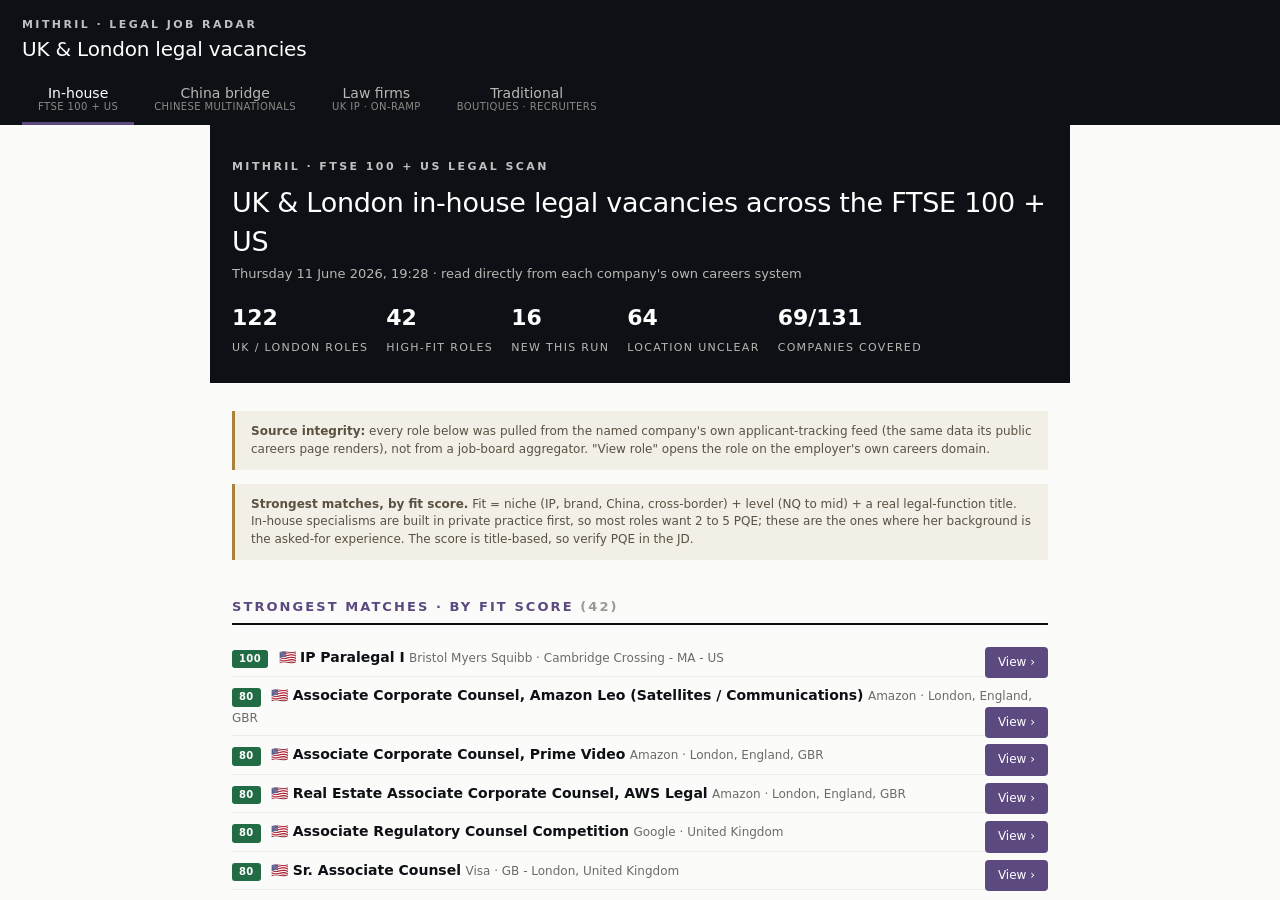
==== index.html @ 613b0541 "dashboard 2026-06-11" ====
<!doctype html>
<html lang="en">
<head>
<meta charset="utf-8">
<meta name="viewport" content="width=device-width, initial-scale=1">
<title>Legal Job Radar</title>
<style>
  :root { --ink:#0D1014; --silver:#C0C0C0; --accent:#5B4980; --line:#2A2D33; }
  * { box-sizing:border-box; }
  html, body { margin:0; height:100%; font-family:-apple-system,'Inter',system-ui,sans-serif; }
  body { display:flex; flex-direction:column; background:#FbFbFa; }
  header { background:var(--ink); color:#fff; padding:18px 22px 0; flex:none; }
  .kicker { font-size:11px; letter-spacing:0.22em; text-transform:uppercase; color:var(--silver); font-weight:600; }
  h1 { font-size:20px; font-weight:500; margin:6px 0 14px; letter-spacing:-0.01em; }
  .tabs { display:flex; gap:4px; }
  .tab { background:transparent; color:#B8B8B3; border:none; border-bottom:3px solid transparent;
         font-size:14px; font-weight:500; padding:10px 16px; cursor:pointer; font-family:inherit; }
  .tab:hover { color:#fff; }
  .tab.active { color:#fff; border-bottom-color:var(--accent); }
  .tab small { display:block; font-size:10px; letter-spacing:0.04em; color:#8A8A85; font-weight:400; text-transform:uppercase; }
  iframe { flex:1; width:100%; border:none; background:#FbFbFa; }
</style>
</head>
<body>
<header>
  <div class="kicker">Mithril &middot; Legal Job Radar</div>
  <h1>UK &amp; London legal vacancies</h1>
  <div class="tabs">
    <button class="tab active" id="t-inhouse" onclick="show('inhouse')">In-house<small>FTSE 100 + US</small></button>
    <button class="tab" id="t-china" onclick="show('china')">China bridge<small>Chinese multinationals</small></button>
    <button class="tab" id="t-firms" onclick="show('firms')">Law firms<small>UK IP &middot; on-ramp</small></button>
    <button class="tab" id="t-traditional" onclick="show('traditional')">Traditional<small>boutiques &middot; recruiters</small></button>
  </div>
</header>
<iframe id="frame" src="inhouse.html" title="report"></iframe>
<script>
  var TABS = ['inhouse', 'china', 'firms', 'traditional'];
  function show(which) {
    document.getElementById('frame').src = which + '.html';
    TABS.forEach(function(t){ document.getElementById('t-' + t).classList.toggle('active', t === which); });
  }
</script>
</body>
</html>
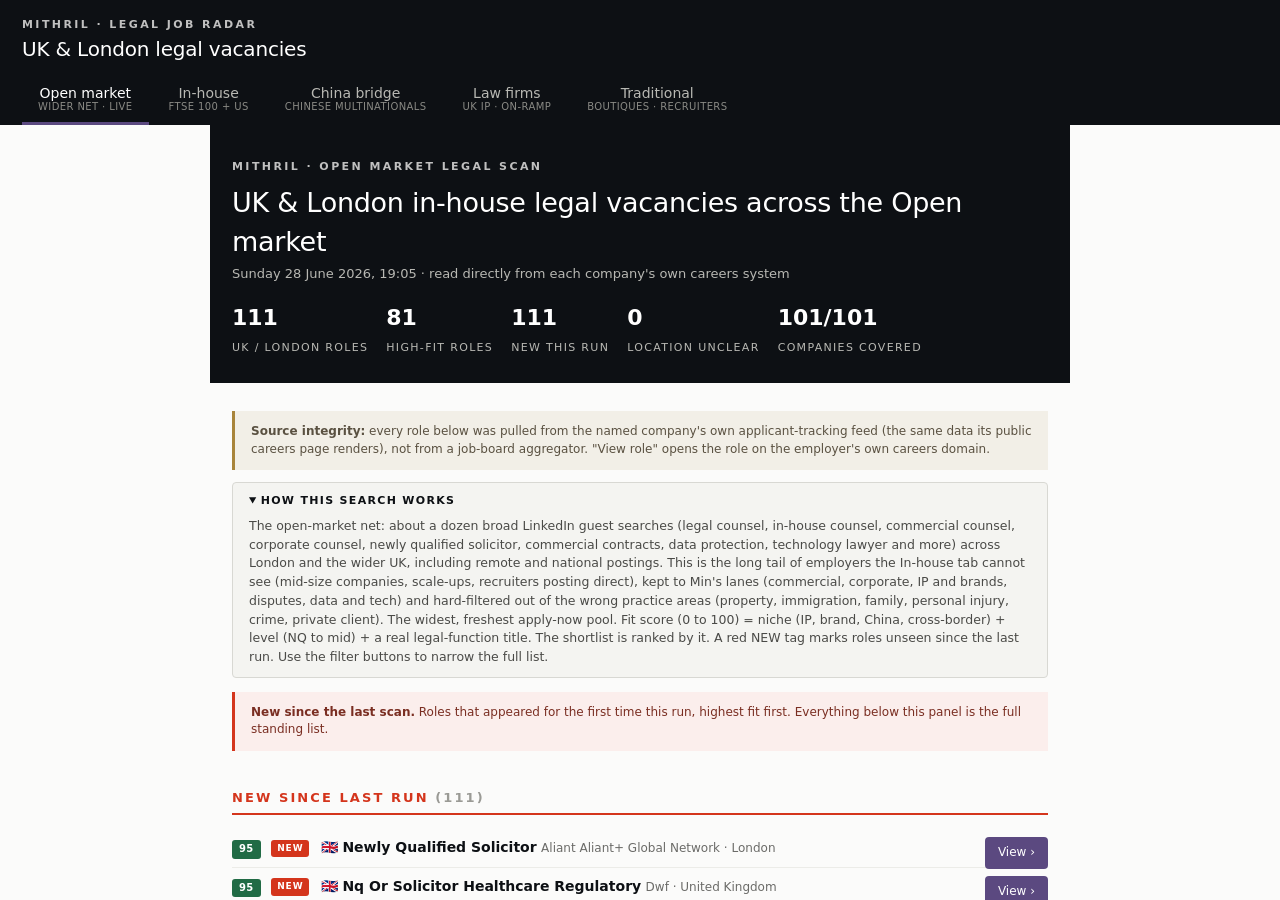
==== commit ec206e9f: "dashboard 2026-06-28" ====
--- a/index.html
+++ b/index.html
@@ -26,15 +26,16 @@
   <div class="kicker">Mithril &middot; Legal Job Radar</div>
   <h1>UK &amp; London legal vacancies</h1>
   <div class="tabs">
-    <button class="tab active" id="t-inhouse" onclick="show('inhouse')">In-house<small>FTSE 100 + US</small></button>
+    <button class="tab active" id="t-openmarket" onclick="show('openmarket')">Open market<small>wider net &middot; live</small></button>
+    <button class="tab" id="t-inhouse" onclick="show('inhouse')">In-house<small>FTSE 100 + US</small></button>
     <button class="tab" id="t-china" onclick="show('china')">China bridge<small>Chinese multinationals</small></button>
     <button class="tab" id="t-firms" onclick="show('firms')">Law firms<small>UK IP &middot; on-ramp</small></button>
     <button class="tab" id="t-traditional" onclick="show('traditional')">Traditional<small>boutiques &middot; recruiters</small></button>
   </div>
 </header>
-<iframe id="frame" src="inhouse.html" title="report"></iframe>
+<iframe id="frame" src="openmarket.html" title="report"></iframe>
 <script>
-  var TABS = ['inhouse', 'china', 'firms', 'traditional'];
+  var TABS = ['openmarket', 'inhouse', 'china', 'firms', 'traditional'];
   function show(which) {
     document.getElementById('frame').src = which + '.html';
     TABS.forEach(function(t){ document.getElementById('t-' + t).classList.toggle('active', t === which); });
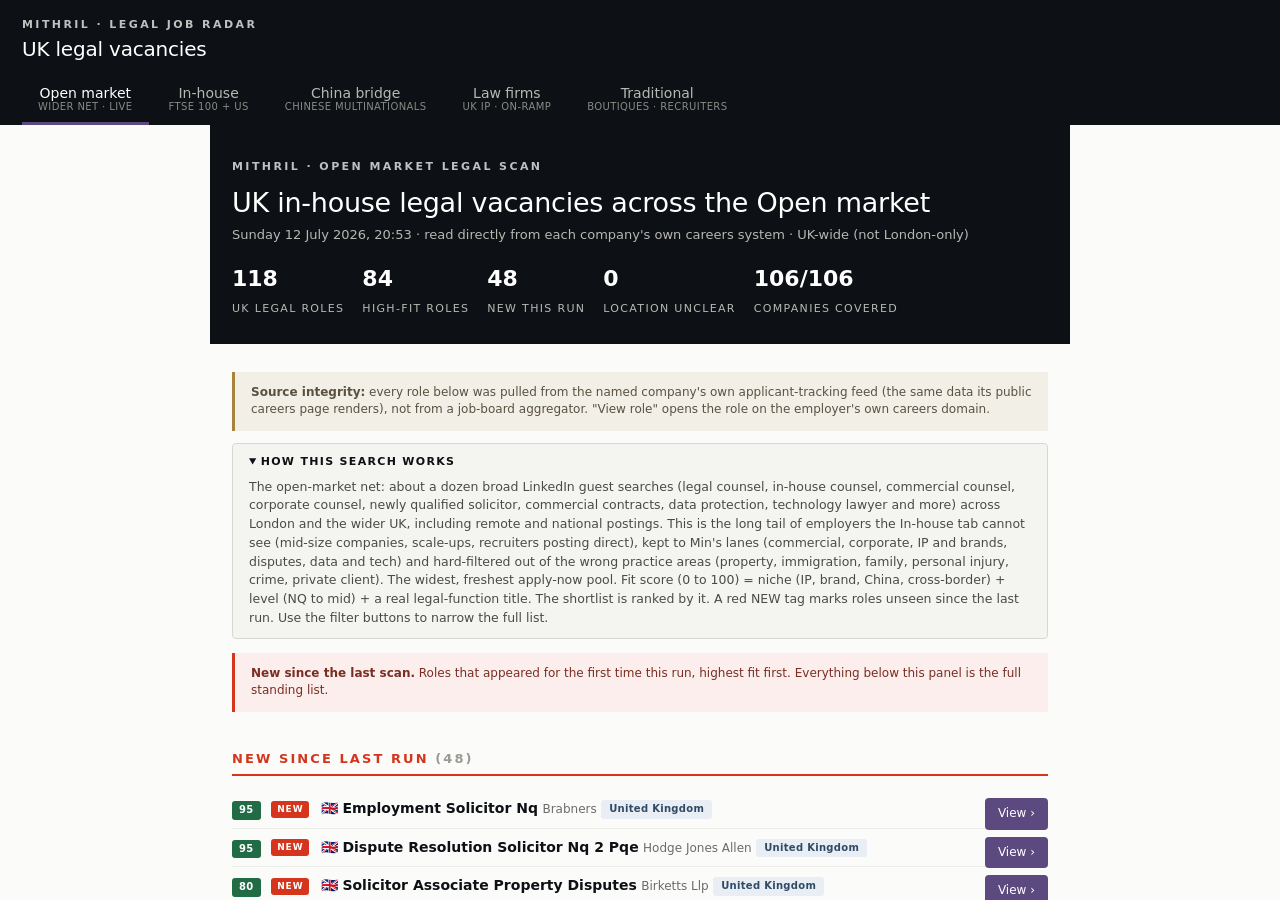
==== commit 7b0b3b1e: "dashboard 2026-07-12" ====
--- a/index.html
+++ b/index.html
@@ -24,7 +24,7 @@
 <body>
 <header>
   <div class="kicker">Mithril &middot; Legal Job Radar</div>
-  <h1>UK &amp; London legal vacancies</h1>
+  <h1>UK legal vacancies</h1>
   <div class="tabs">
     <button class="tab active" id="t-openmarket" onclick="show('openmarket')">Open market<small>wider net &middot; live</small></button>
     <button class="tab" id="t-inhouse" onclick="show('inhouse')">In-house<small>FTSE 100 + US</small></button>
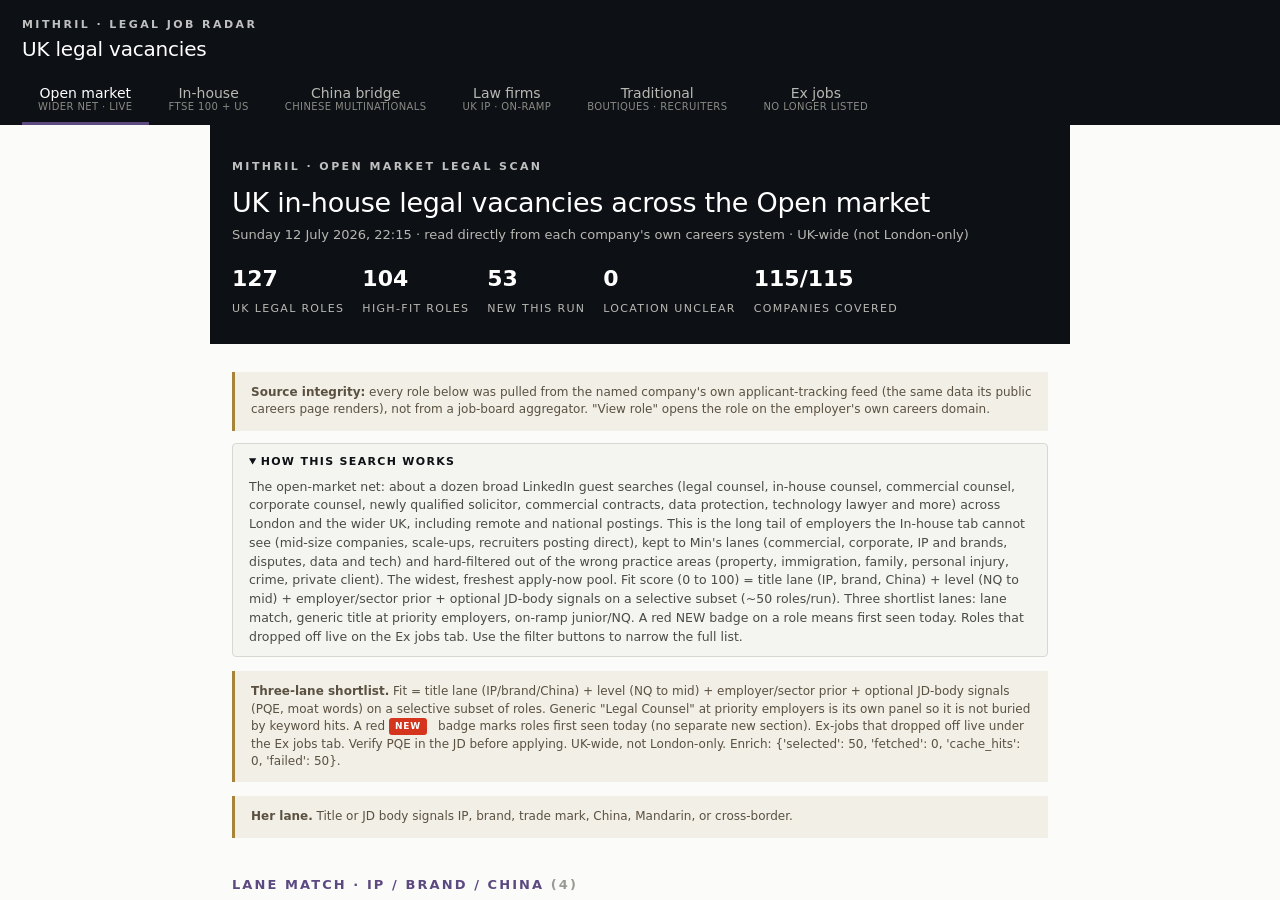
==== commit 2489c77a: "dashboard 2026-07-12" ====
--- a/index.html
+++ b/index.html
@@ -31,11 +31,12 @@
     <button class="tab" id="t-china" onclick="show('china')">China bridge<small>Chinese multinationals</small></button>
     <button class="tab" id="t-firms" onclick="show('firms')">Law firms<small>UK IP &middot; on-ramp</small></button>
     <button class="tab" id="t-traditional" onclick="show('traditional')">Traditional<small>boutiques &middot; recruiters</small></button>
+    <button class="tab" id="t-gone" onclick="show('gone')">Ex jobs<small>no longer listed</small></button>
   </div>
 </header>
 <iframe id="frame" src="openmarket.html" title="report"></iframe>
 <script>
-  var TABS = ['openmarket', 'inhouse', 'china', 'firms', 'traditional'];
+  var TABS = ['openmarket', 'inhouse', 'china', 'firms', 'traditional', 'gone'];
   function show(which) {
     document.getElementById('frame').src = which + '.html';
     TABS.forEach(function(t){ document.getElementById('t-' + t).classList.toggle('active', t === which); });
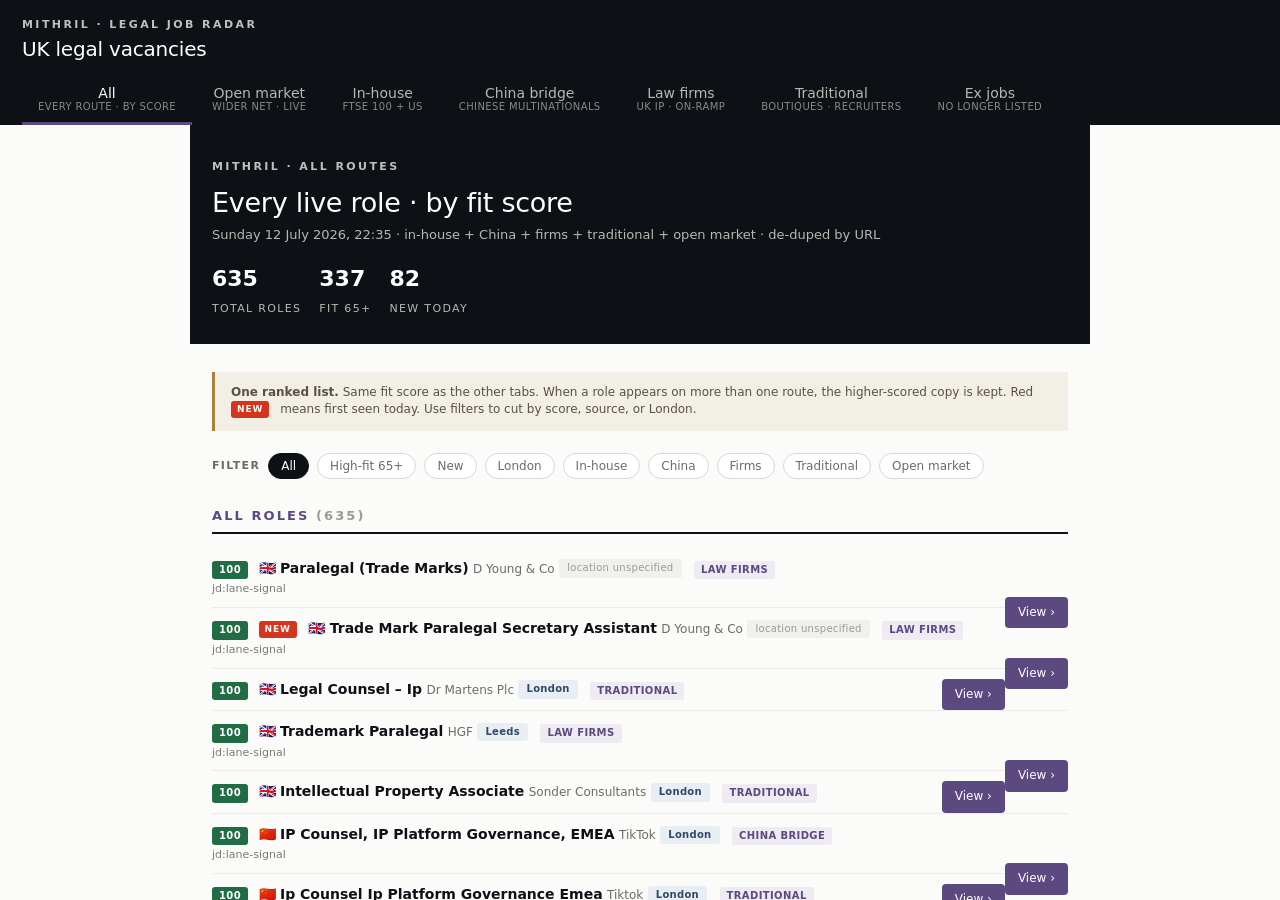
==== commit ef660d19: "dashboard 2026-07-12" ====
--- a/index.html
+++ b/index.html
@@ -26,7 +26,8 @@
   <div class="kicker">Mithril &middot; Legal Job Radar</div>
   <h1>UK legal vacancies</h1>
   <div class="tabs">
-    <button class="tab active" id="t-openmarket" onclick="show('openmarket')">Open market<small>wider net &middot; live</small></button>
+    <button class="tab active" id="t-all" onclick="show('all')">All<small>every route &middot; by score</small></button>
+    <button class="tab" id="t-openmarket" onclick="show('openmarket')">Open market<small>wider net &middot; live</small></button>
     <button class="tab" id="t-inhouse" onclick="show('inhouse')">In-house<small>FTSE 100 + US</small></button>
     <button class="tab" id="t-china" onclick="show('china')">China bridge<small>Chinese multinationals</small></button>
     <button class="tab" id="t-firms" onclick="show('firms')">Law firms<small>UK IP &middot; on-ramp</small></button>
@@ -34,9 +35,9 @@
     <button class="tab" id="t-gone" onclick="show('gone')">Ex jobs<small>no longer listed</small></button>
   </div>
 </header>
-<iframe id="frame" src="openmarket.html" title="report"></iframe>
+<iframe id="frame" src="all.html" title="report"></iframe>
 <script>
-  var TABS = ['openmarket', 'inhouse', 'china', 'firms', 'traditional', 'gone'];
+  var TABS = ['all', 'openmarket', 'inhouse', 'china', 'firms', 'traditional', 'gone'];
   function show(which) {
     document.getElementById('frame').src = which + '.html';
     TABS.forEach(function(t){ document.getElementById('t-' + t).classList.toggle('active', t === which); });
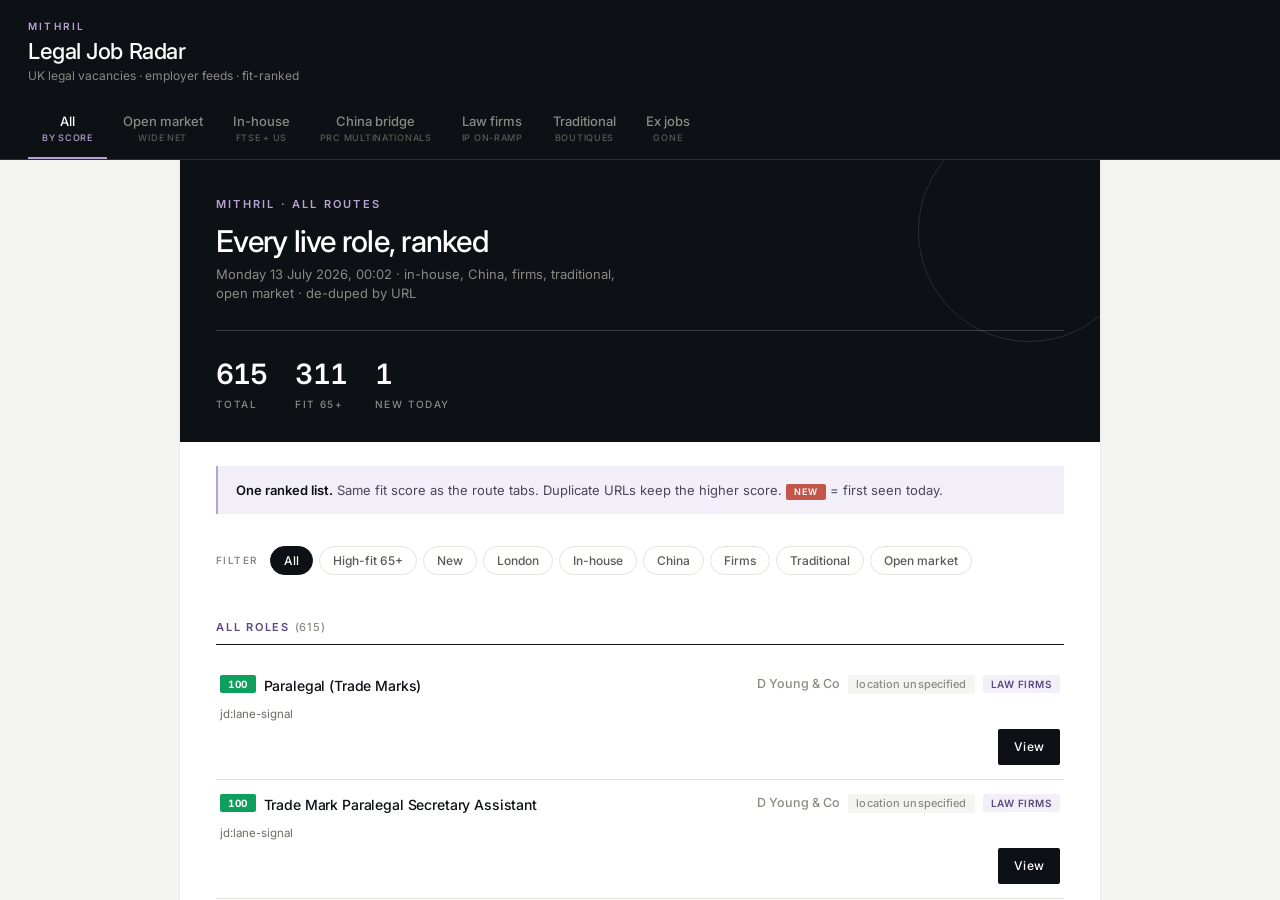
==== commit ea18800a: "dashboard 2026-07-13" ====
--- a/index.html
+++ b/index.html
@@ -3,44 +3,135 @@
 <head>
 <meta charset="utf-8">
 <meta name="viewport" content="width=device-width, initial-scale=1">
-<title>Legal Job Radar</title>
+<title>Legal Job Radar · Mithril</title>
+<link rel="preconnect" href="https://fonts.googleapis.com">
+<link rel="preconnect" href="https://fonts.gstatic.com" crossorigin>
+<link href="https://fonts.googleapis.com/css2?family=Inter:wght@400;500;600;700&display=swap" rel="stylesheet">
 <style>
-  :root { --ink:#0D1014; --silver:#C0C0C0; --accent:#5B4980; --line:#2A2D33; }
-  * { box-sizing:border-box; }
-  html, body { margin:0; height:100%; font-family:-apple-system,'Inter',system-ui,sans-serif; }
-  body { display:flex; flex-direction:column; background:#FbFbFa; }
-  header { background:var(--ink); color:#fff; padding:18px 22px 0; flex:none; }
-  .kicker { font-size:11px; letter-spacing:0.22em; text-transform:uppercase; color:var(--silver); font-weight:600; }
-  h1 { font-size:20px; font-weight:500; margin:6px 0 14px; letter-spacing:-0.01em; }
-  .tabs { display:flex; gap:4px; }
-  .tab { background:transparent; color:#B8B8B3; border:none; border-bottom:3px solid transparent;
-         font-size:14px; font-weight:500; padding:10px 16px; cursor:pointer; font-family:inherit; }
-  .tab:hover { color:#fff; }
-  .tab.active { color:#fff; border-bottom-color:var(--accent); }
-  .tab small { display:block; font-size:10px; letter-spacing:0.04em; color:#8A8A85; font-weight:400; text-transform:uppercase; }
-  iframe { flex:1; width:100%; border:none; background:#FbFbFa; }
+  :root {
+    --ink: #0D1014;
+    --bone: #D4D4CC;
+    --mute: #8A8A85;
+    --lilac: #B8A2D6;
+    --lilac-deep: #5B4980;
+    --hairline-dk: #2A2D33;
+    --stage: #F4F4F1;
+  }
+  * { box-sizing: border-box; }
+  html, body { margin: 0; height: 100%; font-family: 'Inter', -apple-system, BlinkMacSystemFont, system-ui, sans-serif; }
+  body { display: flex; flex-direction: column; background: var(--stage); -webkit-font-smoothing: antialiased; }
+  header {
+    background: var(--ink);
+    color: #fff;
+    padding: 20px 28px 0;
+    flex: none;
+    border-bottom: 1px solid var(--hairline-dk);
+  }
+  .top {
+    display: flex;
+    align-items: flex-end;
+    justify-content: space-between;
+    gap: 24px;
+    margin-bottom: 18px;
+  }
+  .brand { min-width: 0; }
+  .kicker {
+    font-size: 10px;
+    letter-spacing: 0.22em;
+    text-transform: uppercase;
+    color: var(--lilac);
+    font-weight: 600;
+  }
+  h1 {
+    font-size: 22px;
+    font-weight: 500;
+    margin: 6px 0 0;
+    letter-spacing: -0.02em;
+    color: #fff;
+  }
+  .tagline {
+    font-size: 12px;
+    color: var(--mute);
+    margin-top: 4px;
+    font-weight: 400;
+  }
+  .tabs {
+    display: flex;
+    gap: 2px;
+    overflow-x: auto;
+    -webkit-overflow-scrolling: touch;
+    scrollbar-width: none;
+  }
+  .tabs::-webkit-scrollbar { display: none; }
+  .tab {
+    background: transparent;
+    color: var(--mute);
+    border: none;
+    border-bottom: 2px solid transparent;
+    font-size: 13px;
+    font-weight: 500;
+    padding: 12px 14px 14px;
+    cursor: pointer;
+    font-family: inherit;
+    white-space: nowrap;
+    transition: color 0.12s ease, border-color 0.12s ease;
+  }
+  .tab:hover { color: var(--bone); }
+  .tab.active {
+    color: #fff;
+    border-bottom-color: var(--lilac);
+  }
+  .tab small {
+    display: block;
+    font-size: 9px;
+    letter-spacing: 0.08em;
+    color: #5A5A55;
+    font-weight: 500;
+    text-transform: uppercase;
+    margin-top: 3px;
+  }
+  .tab.active small { color: var(--lilac); }
+  iframe {
+    flex: 1;
+    width: 100%;
+    border: none;
+    background: var(--stage);
+  }
+  @media (max-width: 720px) {
+    header { padding: 16px 16px 0; }
+    h1 { font-size: 18px; }
+    .tagline { display: none; }
+    .tab { padding: 10px 12px 12px; font-size: 12px; }
+  }
 </style>
 </head>
 <body>
 <header>
-  <div class="kicker">Mithril &middot; Legal Job Radar</div>
-  <h1>UK legal vacancies</h1>
-  <div class="tabs">
-    <button class="tab active" id="t-all" onclick="show('all')">All<small>every route &middot; by score</small></button>
-    <button class="tab" id="t-openmarket" onclick="show('openmarket')">Open market<small>wider net &middot; live</small></button>
-    <button class="tab" id="t-inhouse" onclick="show('inhouse')">In-house<small>FTSE 100 + US</small></button>
-    <button class="tab" id="t-china" onclick="show('china')">China bridge<small>Chinese multinationals</small></button>
-    <button class="tab" id="t-firms" onclick="show('firms')">Law firms<small>UK IP &middot; on-ramp</small></button>
-    <button class="tab" id="t-traditional" onclick="show('traditional')">Traditional<small>boutiques &middot; recruiters</small></button>
-    <button class="tab" id="t-gone" onclick="show('gone')">Ex jobs<small>no longer listed</small></button>
+  <div class="top">
+    <div class="brand">
+      <div class="kicker">Mithril</div>
+      <h1>Legal Job Radar</h1>
+      <div class="tagline">UK legal vacancies · employer feeds · fit-ranked</div>
+    </div>
+  </div>
+  <div class="tabs" role="tablist">
+    <button class="tab active" id="t-all" onclick="show('all')" role="tab">All<small>by score</small></button>
+    <button class="tab" id="t-openmarket" onclick="show('openmarket')" role="tab">Open market<small>wide net</small></button>
+    <button class="tab" id="t-inhouse" onclick="show('inhouse')" role="tab">In-house<small>FTSE + US</small></button>
+    <button class="tab" id="t-china" onclick="show('china')" role="tab">China bridge<small>PRC multinationals</small></button>
+    <button class="tab" id="t-firms" onclick="show('firms')" role="tab">Law firms<small>IP on-ramp</small></button>
+    <button class="tab" id="t-traditional" onclick="show('traditional')" role="tab">Traditional<small>boutiques</small></button>
+    <button class="tab" id="t-gone" onclick="show('gone')" role="tab">Ex jobs<small>gone</small></button>
   </div>
 </header>
-<iframe id="frame" src="all.html" title="report"></iframe>
+<iframe id="frame" src="all.html" title="Legal job report"></iframe>
 <script>
   var TABS = ['all', 'openmarket', 'inhouse', 'china', 'firms', 'traditional', 'gone'];
   function show(which) {
     document.getElementById('frame').src = which + '.html';
-    TABS.forEach(function(t){ document.getElementById('t-' + t).classList.toggle('active', t === which); });
+    TABS.forEach(function(t) {
+      document.getElementById('t-' + t).classList.toggle('active', t === which);
+    });
   }
 </script>
 </body>
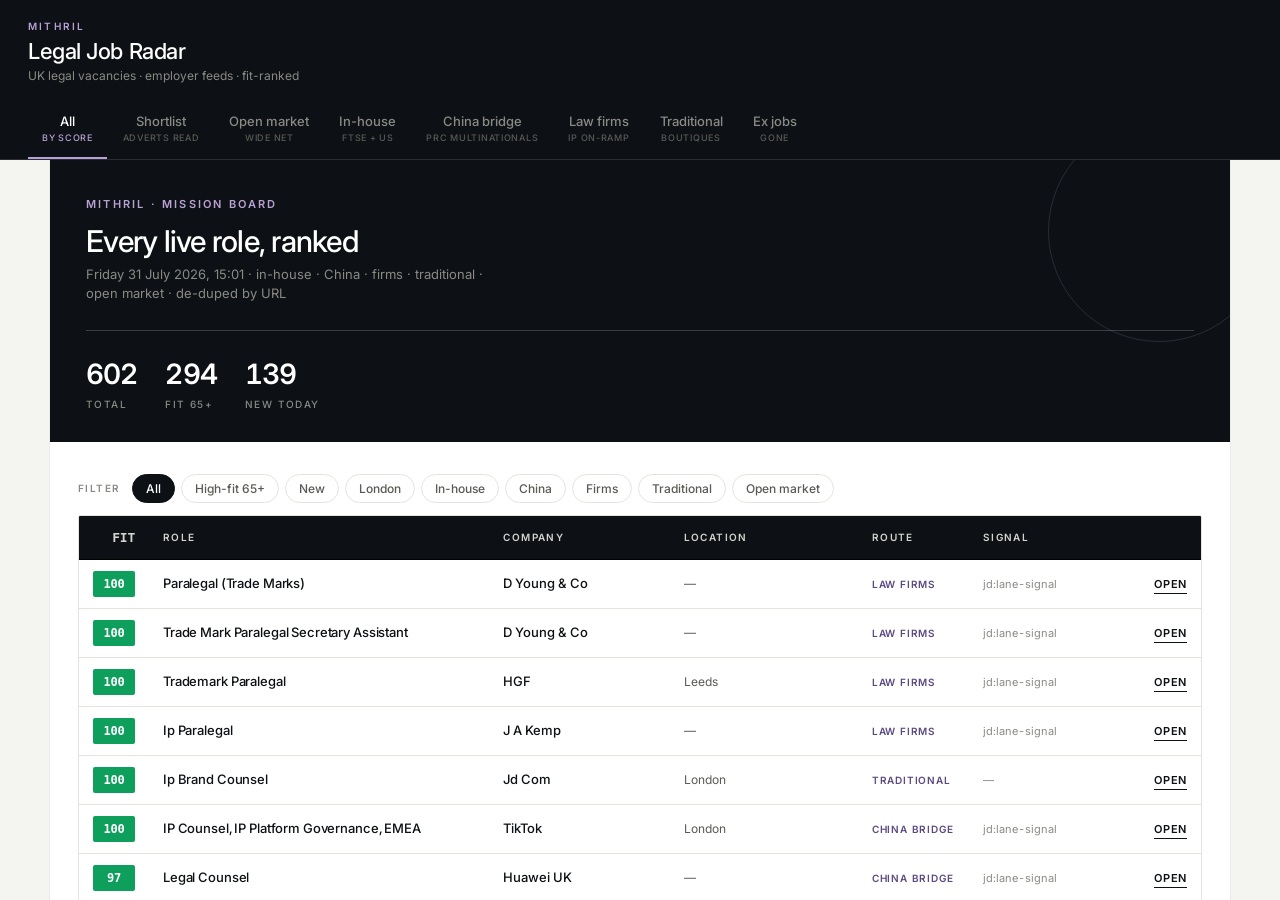
==== commit 62c43d9d: "shortlist tab: 87 adverts read and ranked, 1 Aug 2026" ====
--- a/index.html
+++ b/index.html
@@ -116,6 +116,7 @@
   </div>
   <div class="tabs" role="tablist">
     <button class="tab active" id="t-all" onclick="show('all')" role="tab">All<small>by score</small></button>
+    <button class="tab" id="t-shortlist" onclick="show('shortlist')" role="tab">Shortlist<small>adverts read</small></button>
     <button class="tab" id="t-openmarket" onclick="show('openmarket')" role="tab">Open market<small>wide net</small></button>
     <button class="tab" id="t-inhouse" onclick="show('inhouse')" role="tab">In-house<small>FTSE + US</small></button>
     <button class="tab" id="t-china" onclick="show('china')" role="tab">China bridge<small>PRC multinationals</small></button>
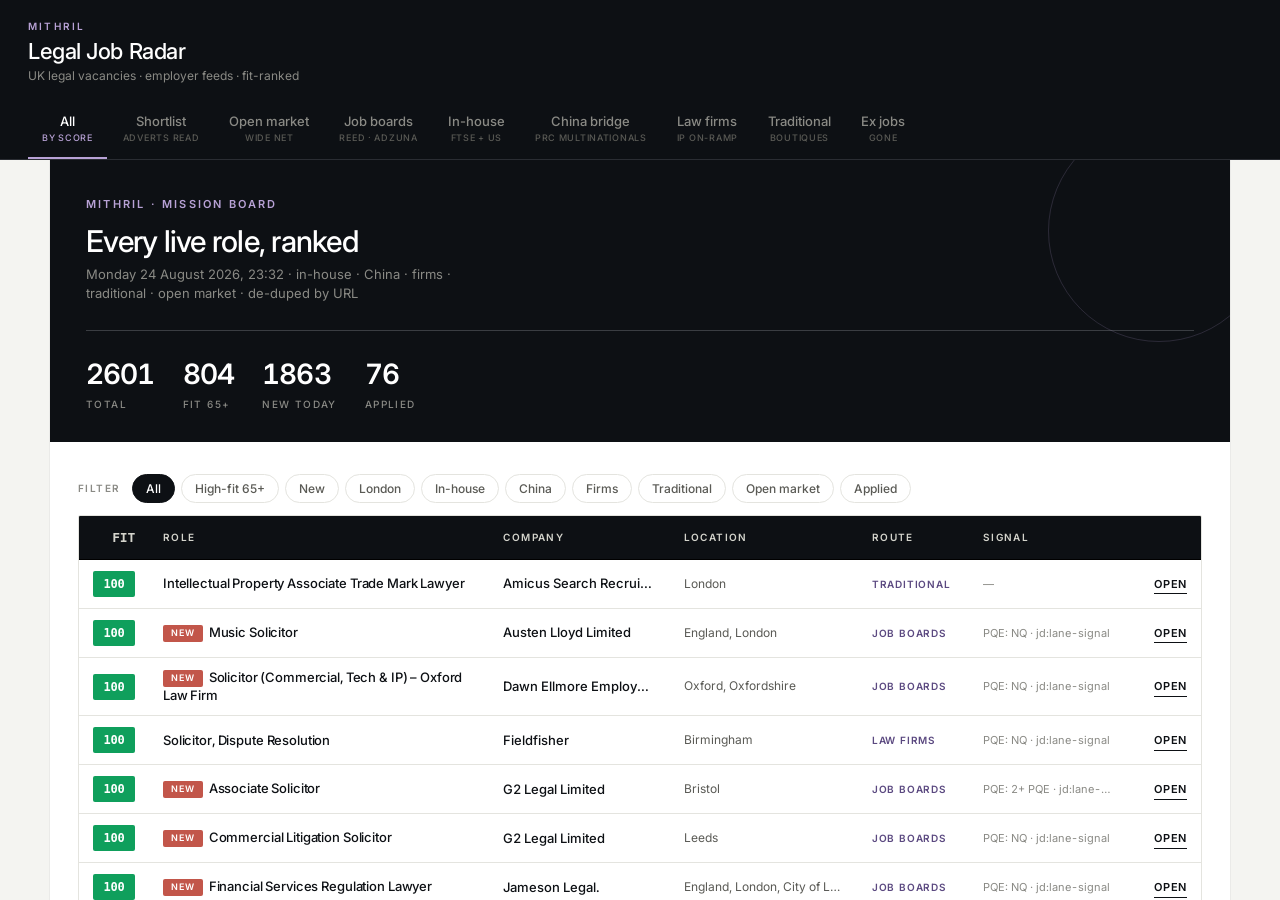
==== commit 046a39bc: "dashboard 2026-08-24 job-boards tab" ====
--- a/index.html
+++ b/index.html
@@ -118,6 +118,7 @@
     <button class="tab active" id="t-all" onclick="show('all')" role="tab">All<small>by score</small></button>
     <button class="tab" id="t-shortlist" onclick="show('shortlist')" role="tab">Shortlist<small>adverts read</small></button>
     <button class="tab" id="t-openmarket" onclick="show('openmarket')" role="tab">Open market<small>wide net</small></button>
+    <button class="tab" id="t-boards" onclick="show('boards')" role="tab">Job boards<small>Reed · Adzuna</small></button>
     <button class="tab" id="t-inhouse" onclick="show('inhouse')" role="tab">In-house<small>FTSE + US</small></button>
     <button class="tab" id="t-china" onclick="show('china')" role="tab">China bridge<small>PRC multinationals</small></button>
     <button class="tab" id="t-firms" onclick="show('firms')" role="tab">Law firms<small>IP on-ramp</small></button>
@@ -127,7 +128,7 @@
 </header>
 <iframe id="frame" src="all.html" title="Legal job report"></iframe>
 <script>
-  var TABS = ['all', 'openmarket', 'inhouse', 'china', 'firms', 'traditional', 'gone'];
+  var TABS = ['all', 'shortlist', 'openmarket', 'boards', 'inhouse', 'china', 'firms', 'traditional', 'gone'];
   function show(which) {
     document.getElementById('frame').src = which + '.html';
     TABS.forEach(function(t) {
